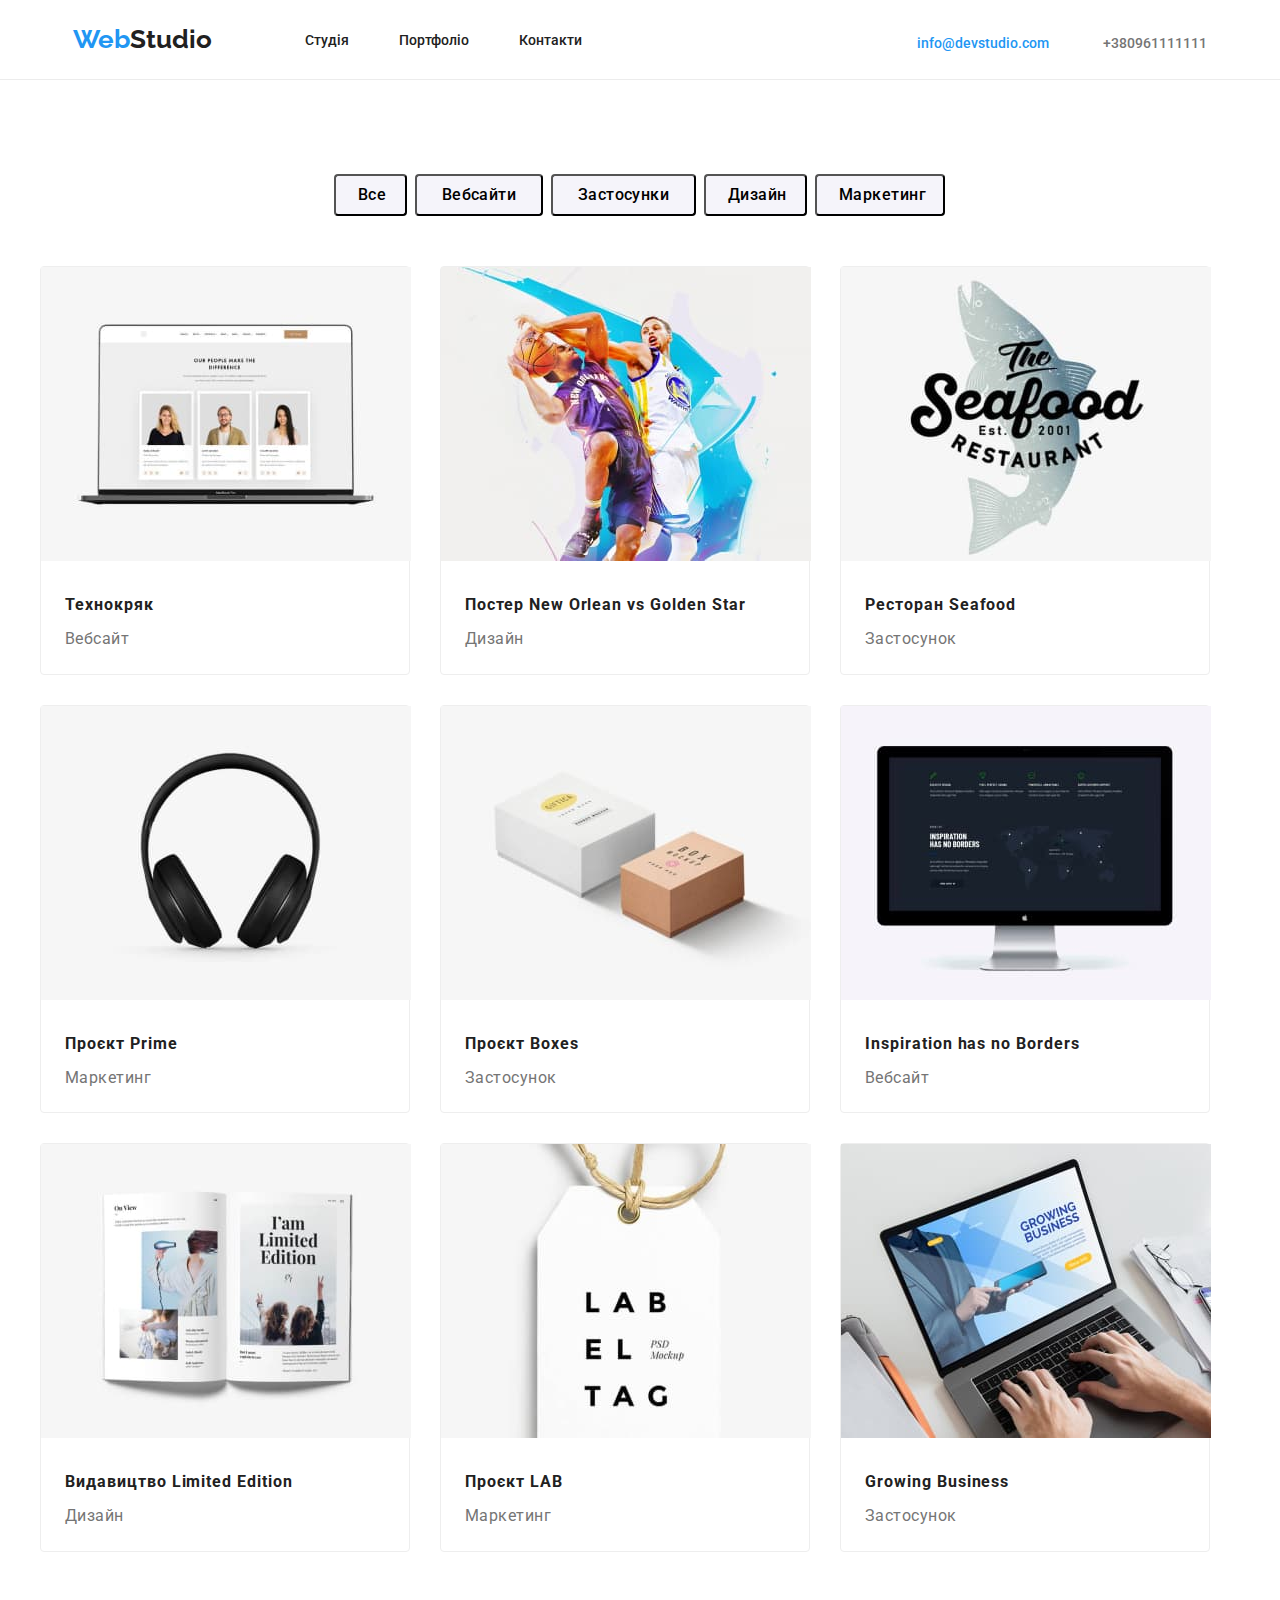
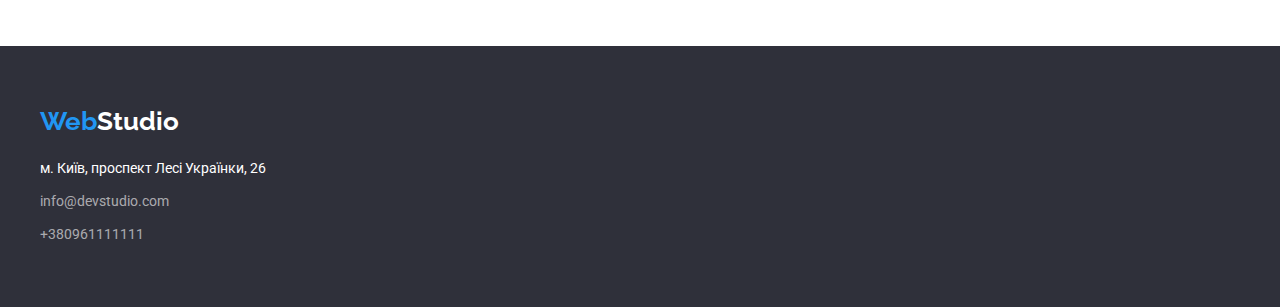
==== portfolio.html @ e6450af1 "Homework 4" ====
<!DOCTYPE html>
<html lang="uk">
<head>
    <meta charset="UTF-8">
    <meta http-equiv="X-UA-Compatible" content="IE=edge">
    <meta name="viewport" content="width=device-width, initial-scale=1.0">
    <title>Портфоліо</title>

    <link rel="preconnect" href="https://fonts.googleapis.com">
    <link rel="preconnect" href="https://fonts.gstatic.com" crossorigin>
    <link href="https://fonts.googleapis.com/css2?family=Raleway:wght@700&family=Roboto:wght@400;500;700;900&display=swap" rel="stylesheet">
   
    <link rel="stylesheet" href="https://cdnjs.cloudflare.com/ajax/libs/modern-normalize/1.1.0/modern-normalize.min.css" integrity="sha512-wpPYUAdjBVSE4KJnH1VR1HeZfpl1ub8YT/NKx4PuQ5NmX2tKuGu6U/JRp5y+Y8XG2tV+wKQpNHVUX03MfMFn9Q==" crossorigin="anonymous" referrerpolicy="no-referrer" />
    <link rel="stylesheet" href="./css/styles.css">
  
</head>
<body>
    <header class="hero-sec">
            <div class="hero_">
            <nav>
            <a href="/" class="studio"><span class="web">Web</span>Studio</a>
               <ul class="navigation">
                    <li>
                        <a class="stud" href="./index.html">Студія</a>
                    </li>
                    <li>
                        <a class="port" href="./portfolio.html">Портфоліо</a>
                    </li>
                    <li>
                        <a class="cont" href="url">Контакти</a>
                    </li>
                </ul>
            </nav>
                <a href="mailto:info@devstudio.com" class="mail">info@devstudio.com</a>
                <a href="tel:+380961111111" class="tel">+380961111111</a>
            </div>
    </header>
    <main>
        <section class="section">
            <div class="container-portf">
         <ul>
             <li> 
                 <button class="button_chapters-f" type="button">Все</button>
                </li>
             <li>
                <button class="button_chapters-s" type="button">Вебсайти</button>
                </li>
             <li>
                <button class="button_chapters-t" type="button">Застосунки</button>
                </li>
             <li>
                <button class="button_chapters-fo" type="button">Дизайн</button>
                </li>
            <li>
                <button class="button_chapters-ff" type="button">Маркетинг</button>
                </li>
         </ul>
         <ul class="name_port">
                <li>
                    <img src="images/screen.jpg" 
                    alt="екран ноута"
                    width="370">
                <div class="about">
                    <h3 class="title-second">Технокряк</h3>
                    <p class="profession_p">Вебсайт</p>
                </div>
                </li>
                <li>
                    <img src="images/poster.jpg" 
                    alt="баскетбольний постер"
                    width="370">
                <div class="about">
                    <h3 class="title-second">Постер New Orlean vs Golden Star</h3>
                    <p class="profession_p">Дизайн</p>
                </div>
                </li>
                <li>
                    <img src="images/design.jpg"
                    alt="логотип"
                    width="370">
                <div class="about">    
                    <h3 class="title-second">Ресторан Seafood</h3>
                    <p class="profession_p">Застосунок</p>
                </div>
                </li>
                <li>
                    <img src="images/headphone.jpg" 
                    alt="навушники"
                    width="370">
                <div class="about">
                    <h3 class="title-second">Проєкт Prime</h3>
                    <p class="profession_p">Маркетинг</p>
                </div>
                </li>
                <li>
                    <img src="images/box.jpg" 
                    alt="дві коробки"
                    width="370">
                <div class="about">
                    <h3 class="title-second">Проєкт Boxes</h3>
                    <p class="profession_p">Застосунок</p>
                </div>
                </li>
                <li>
                    <img src="images/monitor.jpg" 
                    alt="моноблок"
                    width="370">
                <div class="about">
                    <h3 class="title-second">Inspiration has no Borders</h3>
                    <p class="profession_p">Вебсайт</p>
                </div>
                </li>
                <li>
                    <img src="images/book.jpg" 
                    alt="розкрита книга"
                    width="370">
                <div class="about">
                    <h3 class="title-second">Видавицтво Limited Edition</h3>
                    <p class="profession_p">Дизайн</p>
                </div>
                </li>
                <li>
                    <img src="images/tag.jpg" 
                    alt="бірка"
                    width="370">
                <div class="about">    
                    <h3 class="title-second">Проєкт LAB</h3>
                    <p class="profession_p">Маркетинг</p>
                </div>
                </li>
                <li>
                    <img src="images/laptop.jpg" 
                    alt="робота за ноутбуком"
                    width="370">
                <div class="about">
                    <h3 class="title-second">Growing Business</h3>
                    <p class="profession_p">Застосунок</p>
                </div>
                </li>
         </ul>
         </div>
        </section>
    </main>
    <footer class="footer">
        <div class="container_second">
        <a href="url" class="studioo"><span class="web">Web</span>Studio</a>
            <address>
               <p class="adres">м. Київ, проспект Лесі Українки, 26</p>
            <div class="address">
                <a href="mailto:info@devstudio.com" class="maill">info@devstudio.com</a>
            </div>
                <a href="tel:+380961111111" class="tell">+380961111111</a>
            </address>
        </div>
    </footer>
    </body>
</html>
---- css/styles.css ----
body {
  font-family: 'Roboto', sans-serif;
  font-family: 'Raleway' sans-serif;
  margin: 0 auto;
  }
  ul {
    padding-inline-start: 0;
    margin-inline-start: 0;
    margin-block-start: 0;
    margin-block-end: 0;
    list-style-type: none;
  }
  li {
    list-style-type: none;
  }
  h1, h2, h3 {
    margin-block-start: 0;
    margin-block-end: 0;
  }
  p {
    margin-block-start: 0;
    margin-block-end: 0;
  }
  /* Header */
  .hero {
    width: 1200px;
    text-align: center;
    margin: 0 auto;
    padding-left: 10px;
    padding-right: 10px;
  }
  .hero_ {
    text-align: center;
    margin: 0 auto;
    padding-left: 10px;
    padding-right: 10px;
  }
  .hero-sec {
    border-bottom: 1px solid #ECECEC;
  }
  .stud {
    width: 49px;
    padding-top: 32px;
    padding-bottom: 32px;
    text-decoration: none;
    font-family: 'Roboto', sans-serif;
    font-weight: 500;
    color: #212121;
    font-size: 14px;
    line-height: 1.17;
    word-spacing: 50px;
    margin-right: 50px;
  }
  .port {
    width: 77px;
    padding-top: 32px;
    padding-bottom: 32px;
    text-decoration: none;
    font-family: 'Roboto', sans-serif;
    font-weight: 500;
    color: #212121;
    font-size: 14px;
    line-height: 1.17;
    word-spacing: 50px;
    margin-right: 50px;
  }
  .cont {
    width: 68px;
    padding-top: 32px;
    padding-bottom: 32px;
    text-decoration: none;
    font-family: 'Roboto', sans-serif;
    font-weight: 500;
    color: #212121;
    font-size: 14px;
    line-height: 1.17;
    word-spacing: 50px;
    margin-right: 0;
  }
  .hero nav {
    display: inline-flex;
  }
  .hero_ nav {
    display: inline-flex;
  }
  .studio {
  font-family: 'Raleway', sans-serif;
  font-weight: 700;
  color: #212121;
  font-size: 26px;
  line-height: 1.17;
  text-decoration: none;
  padding: 24px 0 25px;
 }
.web {
  font-family: 'Raleway', sans-serif;
  font-weight: 700;
  color: #2196F3;
  font-size: 26px;
  line-height: 1.17;
  text-decoration: none;
}
.navigation {
  display: inline-flex;
  flex-wrap: wrap;
  align-content: center;
  margin-left: 93px;
}
.navigation .cont {
  margin-right: 0;
}
.navigation > li >a:hover {
  color:#2196F3
}
.mail {
  font-family: 'Roboto', sans-serif;
  font-weight: 500;
  width: 135px;
  color: #2196F3;
  font-size: 14px;
  line-height: 1.17;
  text-decoration: none;
  margin-left: 331px;
  margin-right: 50px;
}
.tel {
  font-family: 'Roboto', sans-serif;
  font-weight: 500;
  color: #757575;
  font-size: 14px;
  line-height: 1.17;
  text-decoration: none;
}
/* Main */
.container {
  text-align: center;
  margin: 0 auto;
  background: #2F303A;
  padding-top: 200px;
  padding-bottom: 200px;
}
.title {
    font-family: 'Roboto', sans-serif;
    font-weight: 900;
    color: #FFFFFF;
    font-size: 44px;
    line-height: 1.3;
    text-align: center;
  }
  .button {
    display: block;
    cursor: pointer;
    font-family: 'Roboto', sans-serif;
    font-weight: 700;
    width: 200px;
    height: 50px;
    background: #2196F3;
    color: #ffffff;
    font-size: 16px;
    line-height: 1.8;
    letter-spacing: 0.06em;
    border-radius: 4px;
    margin: 30px auto 0;
    text-align: center;
  }
  .container-portf {
    width: 1200px;
    padding-left: 15px;
    padding-right: 15px;
    margin: 0 auto;
  }
  .container-portf li {
    display: flex;
    flex-wrap: wrap;
    cursor: pointer;
    font-family: 'Roboto', sans-serif;
    font-weight: 500;
    color: #212121;
    font-size: 16px;
    line-height: 1.62;
    letter-spacing: 0.03em;
    border-radius: 4px;
    float: left;
    margin-right: 8px;
  }
  .container-portf button {
    background: #F5F4FA;
  }
  .button_chapters-f {
    font-family: 'Roboto';
    font-weight: 500;
    font-size: 16px;
    line-height: 1.6;
    letter-spacing: 0.03em;
    width: 73px;
    border-radius: 4px;
    padding: 6px 22px;
    margin-left: 294px

  }
  .button_chapters-s {
    font-family: 'Roboto';
    font-weight: 500;
    font-size: 16px;
    line-height: 1.6;
    letter-spacing: 0.03em;
    width: 128px;
    border-radius: 4px;
    padding: 6px 22px;
  }
  .button_chapters-t {
    font-family: 'Roboto';
    font-weight: 500;
    font-size: 16px;
    line-height: 1.6;
    letter-spacing: 0.03em;
    width: 145px;
    border-radius: 4px;
    padding: 6px 22px;
  }
  .button_chapters-fo {
    font-family: 'Roboto';
    font-weight: 500;
    font-size: 16px;
    line-height: 1.6;
    letter-spacing: 0.03em;
    width: 103px;
    border-radius: 4px;
    padding: 6px 22px;
  }
  .button_chapters-ff {
    font-family: 'Roboto';
    font-weight: 500;
    font-size: 16px;
    line-height: 1.6;
    letter-spacing: 0.03em;
    width: 130px;
    border-radius: 4px;
    padding: 6px 22px;
  }
  .container-portf button:hover {
    background: #2196F3;
    color: #ffffff;
  }
  .section {
    padding-top: 94px;
  }
  .container_second {
    display: flex;
    flex-wrap: wrap;
    flex-direction: column;
    width: 1200px;
    margin: 0 auto;
    padding-left: 15px;
    padding-right: 15px;
  }
  .photo {
    margin-top: 50px;
  }
  .container_second li {
    display: inline-block;
    float: left;
    margin-right: 30px;
  }
  .container_second li:last-child {
    margin-right: 0;
  }
  .title-second {
    font-family: 'Roboto';
    font-style: normal;
    font-weight: 700;
    font-size: 16px;
    line-height: 2.0;
    letter-spacing: 0.06em;
  }
  .title-first {
    font-family: 'Roboto';
    font-style: normal;
    color: #212121;
    font-weight: 700;
    font-size: 14px;
    line-height: 0.8;
  }
  .text {
    width: 270px;
    font-family: 'Roboto', sans-serif;
    font-weight: 400;
    color: #757575;
    font-size: 14px;
    line-height: 1.7;
    margin-top: 10px;
  }
  .about_work > {
    display: block;
    width: 1600;
  }
  .about_work h2 {
    display: block;
    font-family: 'Roboto', sans-serif;
    font-weight: 700;
    color: #212121;
    font-size: 36px;
    line-height: 1.16;
    margin-top: 289px;
    margin-left: 612px;
  }
  .container_second h2 {
    font-family: 'Roboto';
    font-style: normal;
    font-weight: 700;
    font-size: 36px;
    line-height: 1.16;
    width: 376px;
  }
  .images {
    margin-right: 30px;
  }
  .images:last-child {
    margin-right: 0;
  }
.section {
    display:block;
    align-content: center;
    margin: 0 auto;
    padding: 94px 0;
  }
.section:nth-child(4) {
    background-color: #F5F4FA;
    padding-top: 94px;
  }
.button-use {
  padding-top: 0;
  padding-bottom: 0;
}
.section:nth-child(3) {
  padding-top: 0;
  padding-bottom: 94px;
}
.section > .container_second {
    text-align: left;
  }
  .section_t {
    align-items: center;
    padding: 94px 0;
    padding-bottom: 94px;
    padding-left: 15px;
    padding-right: 15px;
  }
  .container_second h2 {
    font-family: 'Roboto';
    font-style: normal;
    font-weight: 700;
    font-size: 36px;
    line-height: 1.16;
    margin: auto;
    text-align: center;
  }
  .name {
    margin-top: 50px;
  }
  .name li {
    background: #FFFFFF;
    float: left;
    width: 270;
    margin-right: 30px;
    text-align: center;
    border-radius: 0px 0px 4px 4px;
    box-shadow: 0px 1px 3px rgba(0, 0, 0, 0.12), 0px 1px 1px rgba(0, 0, 0, 0.14), 0px 2px 1px rgba(0, 0, 0, 0.2);
  }
  .name li:last-child {
    margin-right: 0;
  }
  .name >li >h3 {
    font-family: 'Roboto', sans-serif;
    font-weight: 500;
    color: #212121;
    font-size: 16px;
    line-height: 1.12;
    margin-top: 30px;
  }
  .name_port {
    display: inline-flex;
    flex-wrap: wrap;
    margin-top: 50px;
    width: 1200px;
    align-items: flex-start;
    text-align: center;
  }
  .name_port li {
    display: inline;
    width: 370px;
    flex-wrap: wrap;
    background: #FFFFFF;
    margin-top: 30px;
    margin-right: 30px;
    text-align: left;
    border: 1px solid #EEEEEE;
    box-sizing: border-box;
  }
  .name_port li:nth-child(-n +3) {
    margin-top: 0;
  }
  .name_port li:last-child {
    margin-right: 0;
  }
  .name_port >li >h3 {
    font-family: 'Roboto', sans-serif;
    font-weight: 700;
    color: #212121;
    font-size: 16px;
    line-height: 2;
  }
  .about {
    padding: 20px 24px;
    box-align: left;
  }
  .about_ {
    padding: 30px 0;
  }
  .profession {
    font-family: 'Roboto', sans-serif;
    font-weight: 400;
    color: #757575;
    font-size: 16px;
    line-height: 1.18;
    margin-top: 10px;
  }
  .profession_p {
    font-family: 'Roboto', sans-serif;
    font-weight: 400;
    margin-top: 4px;
    color: #757575;
    font-size: 16px;
    line-height: 1.8;
  }
  .type {
    font-family: 'Roboto', sans-serif;
    font-weight: 400;
    color: #757575;
    font-size: 16px;
    line-height: 1.8;
  }

  .footer {
    background: #2F303A;
    margin: 0 auto;
    padding: 60px 0;
  }
  .address {
    display: block;
    margin-bottom: 9px;

  }
  .studioo {
    width: 145px;
    height: 31px;
    font-family: 'Raleway', sans-serif;
    font-weight: 700;
    color: #FFFFFF;
    font-size: 26px;
    line-height: 1.15;
    text-decoration: none;
  }
  .adres {
    font-family: 'Roboto', sans-serif;
    font-weight: 400;
    width: 231px;
    color: #FFFFFF;
    font-size: 14px;
    line-height: 1.7;
    text-decoration: none;
    font-style: normal;
    margin-top: 20px;
    margin-bottom: 9px;
    flex-direction: column;
  }
  .maill {
    font-family: 'Roboto', sans-serif;
    font-weight: 400;
    width: 231px;
    color: rgba(255, 255, 255, 0.6);
    font-size: 14px;
    line-height: 1.7;
    text-decoration: none;
    font-style: normal;
    margin-bottom: 9px;
  }
  .tell {
    font-family: 'Roboto', sans-serif;
    width: 231px;
    font-weight: 400;
    color: rgba(255, 255, 255, 0.6);
    font-size: 14px;
    line-height: 1.7;
    text-decoration: none;
    font-style: normal;
    margin-top: 9px;
  }
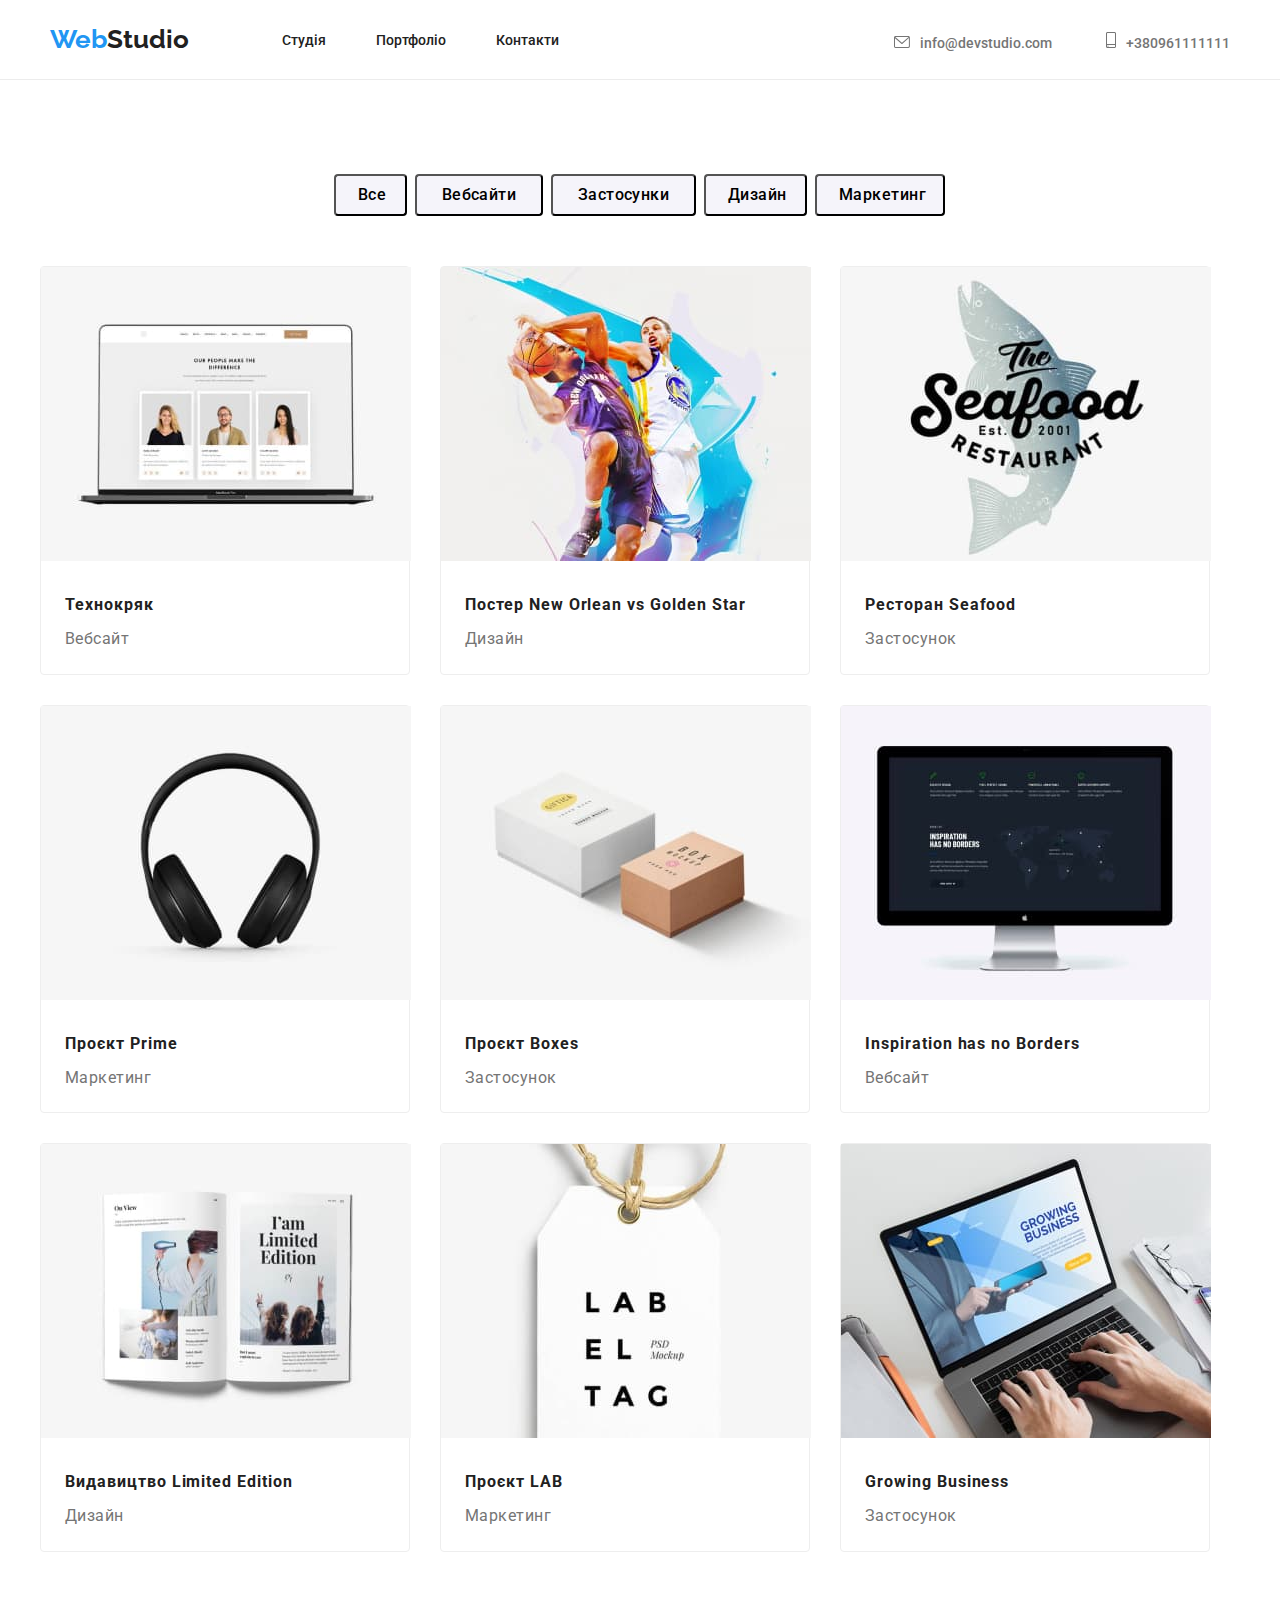
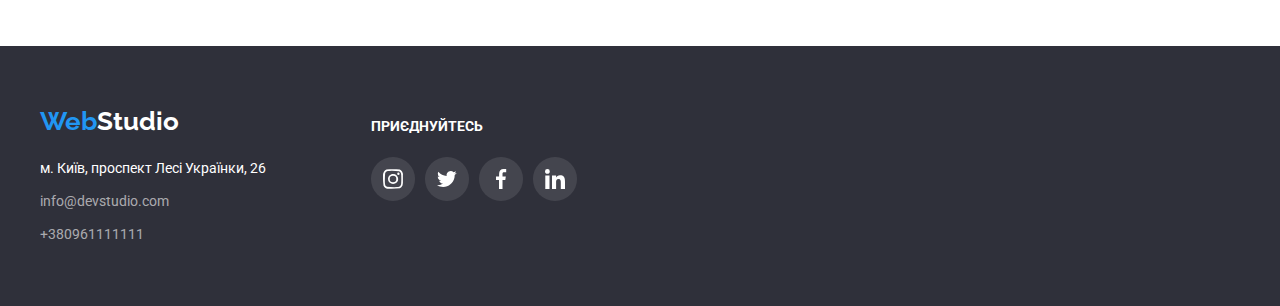
==== commit a6378f10: "Homework 4" ====
--- a/portfolio.html
+++ b/portfolio.html
@@ -31,8 +31,14 @@
                     </li>
                 </ul>
             </nav>
-                <a href="mailto:info@devstudio.com" class="mail">info@devstudio.com</a>
-                <a href="tel:+380961111111" class="tel">+380961111111</a>
+                <a href="mailto:info@devstudio.com" class="mail">
+                    <svg class="mail_icon">
+                    <use href="/images/icons.svg#envelope"></use>
+                </svg>info@devstudio.com</a>
+                <a href="tel:+380961111111" class="tel">
+                    <svg class="tel_icon">
+                    <use href="/images/icons.svg#smartphone-1"></use>
+                </svg>+380961111111</a>
             </div>
     </header>
     <main>
@@ -143,6 +149,8 @@
     </main>
     <footer class="footer">
         <div class="container_second">
+            <ul>
+                <li>
         <a href="url" class="studioo"><span class="web">Web</span>Studio</a>
             <address>
                <p class="adres">м. Київ, проспект Лесі Українки, 26</p>
@@ -151,6 +159,24 @@
             </div>
                 <a href="tel:+380961111111" class="tell">+380961111111</a>
             </address>
+                </li>
+                <li class="links_all">
+                <h3 class="title-footer">ПРИЄДНУЙТЕСЬ</h3>
+                <div class="links-footer">
+                <a href="#" alt="instagram" class="ellipse-footer"><svg class="social-insta-footer">
+                    <use href="/images/icons.svg#instagram-2"></use></svg>
+                </a>
+                <a href="#" alt="twitter" class="ellipse-footer"><svg class="social-twitter-footer">
+                    <use href="/images/icons.svg#twitter"></use></svg>
+                </a>
+                <a href="#" alt="facebook" class="ellipse-footer"><svg class="social-facebook-footer">
+                    <use href="/images/icons.svg#facebook-1"></use></svg>
+                </a>
+                <a href="#" alt="linkedin" class="ellipse-footer"><svg class="social-linkedin-footer">
+                    <use href="/images/icons.svg#linkedin-1"></use></svg>
+                </a>
+            </div>
+        </li>
         </div>
     </footer>
     </body>
--- a/css/styles.css
+++ b/css/styles.css
@@ -117,12 +117,15 @@
   font-family: 'Roboto', sans-serif;
   font-weight: 500;
   width: 135px;
-  color: #2196F3;
+  color: #757575;
   font-size: 14px;
   line-height: 1.17;
   text-decoration: none;
   margin-left: 331px;
   margin-right: 50px;
+}
+.mail:hover {
+  color: #2196F3;
 }
 .tel {
   font-family: 'Roboto', sans-serif;
@@ -132,11 +135,18 @@
   line-height: 1.17;
   text-decoration: none;
 }
+.tel:hover {
+  color: #2196F3;
+}
 /* Main */
 .container {
+  background-image:linear-gradient( to right, rgba(47, 48, 58, 0.4), rgba(47, 48, 58, 0.4) ), url(/images/backgraund-image.jpg);
+  max-width: 1600px;
+  height: 600px;
+  background-repeat: no-repeat;
+  background-position: center;
   text-align: center;
   margin: 0 auto;
-  background: #2F303A;
   padding-top: 200px;
   padding-bottom: 200px;
 }
@@ -452,6 +462,9 @@
     margin-bottom: 9px;
 
   }
+  address {
+    width: 231px;
+  }
   .studioo {
     width: 145px;
     height: 31px;
@@ -496,4 +509,167 @@
     text-decoration: none;
     font-style: normal;
     margin-top: 9px;
-  }+  }
+  .mail_icon {
+    width: 16px;
+    height: 12px;
+    margin-right: 10px;
+    fill: #757575;
+  }
+  .mail_icon:hover {
+    fill: #2196F3;
+  }
+  .tel_icon {
+    width: 10px;
+    height: 16px;
+    margin-right: 10px;
+    fill: #757575;
+  }
+  .tel_icon:hover {
+    fill: #2196F3;
+  }
+.title_icon {
+  background-size: contain;
+  width: 70px;
+  height: 70px;
+  margin: 25px 100px;
+}
+.title_size {
+  contain: "";
+  background-color: #F5F4FA;
+  margin-bottom: 30px;
+}
+.social_links {
+  display: flex;
+  justify-content: center;
+  align-items: center;
+  width: 206px;
+  height: 44px;
+  margin: 16px 32px 30px;
+}
+.ellipse {
+  text-align: center;
+  width: 44px;
+  height: 44px;
+  border-radius: 50px/50px;
+  margin-right: 10px;
+}
+.ellipse:last-child {
+  margin-right: 0;
+}
+.social-insta {
+  fill:#AFB1B8;
+  width: 20px;
+  height: 20px;
+  margin: 12px auto;
+}
+.social-insta:hover {
+  fill:#FFFFFF;
+}
+.ellipse:hover {
+  background-color: #2196F3;
+}
+.social-twitter {
+  fill:#AFB1B8;
+  width: 20px;
+  height: 20px;
+  margin: 12px auto;
+}
+.social-twitter:hover {
+  fill:#FFFFFF;
+}
+.social-facebook {
+  fill:#AFB1B8;
+  width: 20px;
+  height: 20px;
+  margin: 12px auto;
+}
+.social-facebook:hover {
+  fill:#FFFFFF;
+}
+.social-linkedin {
+  fill:#AFB1B8;
+  width: 20px;
+  height: 20px;
+  margin: 12px auto;
+}
+.social-linkedin:hover {
+  fill:#FFFFFF;
+}
+.client_ {
+  margin-top: 50px;
+}
+.client {
+  display: block;
+  width: 170px;
+  height: 92px;
+  border: 1px solid #AFB1B8;
+  border-radius: 4px;
+}
+.client_icon {
+  width: 106px;
+  height: 60px;
+  margin: 16px 32px;
+  fill:#AFB1B8;
+}
+.title-footer {
+  color: #FFFFFF;
+  width: 145px;
+  height: 16px;
+  font-family: 'Roboto';
+  font-style: normal;
+  font-weight: 700;
+  font-size: 14px;
+  line-height: 0.8;
+}
+.social_links-footer {
+  display: block;
+  width: 206px;
+  justify-content: left;
+  margin-top: 72px;
+}
+.links-footer {
+  display: flex;
+  justify-content: center;
+  align-items: center;
+  margin-top: 20px;
+}
+.ellipse-footer {
+  text-align: center;
+  background: linear-gradient(to right, rgba(255, 255, 255, 0.1), rgba(255, 255, 255, 0.1));
+  width: 44px;
+  height: 44px;
+  border-radius: 50px/50px;
+  margin-right: 10px;
+}
+.ellipse-footer:hover {
+  background-color: #2196F3;
+}
+.social-insta-footer {
+  fill:#ffffff;
+  width: 20px;
+  height: 20px;
+  margin: 12px auto;
+}
+.social-twitter-footer {
+  fill:#ffffff;
+  width: 20px;
+  height: 20px;
+  margin: 12px auto;
+}
+.social-facebook-footer {
+  fill:#ffffff;
+  width: 20px;
+  height: 20px;
+  margin: 12px auto;
+}
+.social-linkedin-footer {
+  fill:#ffffff;
+  width: 20px;
+  height: 20px;
+  margin: 12px auto;
+}
+.links_all {
+  margin-left: 70px;
+  margin-top: 15px;
+}